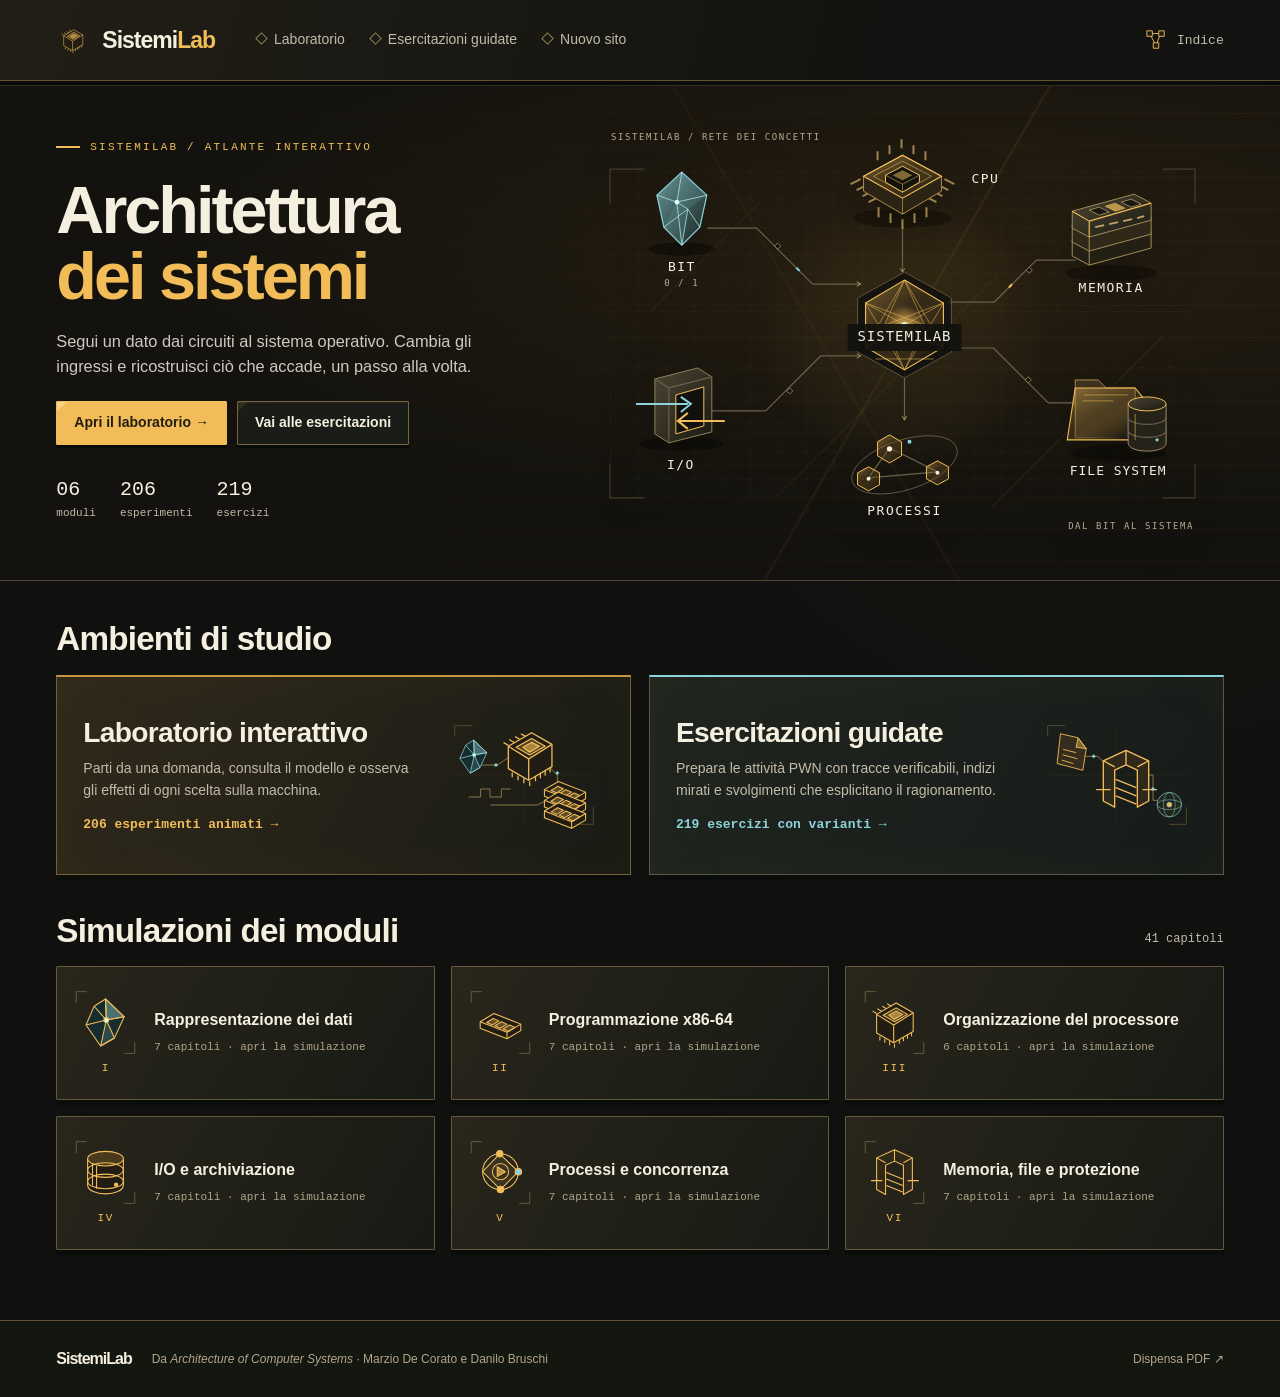
==== classico.html @ 3d1fde0c "pub" ====
<!doctype html>
<html lang="it">
<head>
  <meta charset="utf-8">
  <meta name="viewport" content="width=device-width,initial-scale=1">
  <meta name="theme-color" content="#10110f">
  <meta name="description" content="Laboratorio interattivo di architettura dei sistemi. Esplora circuiti, programmi e sistemi operativi con esperimenti e problemi svolti.">
  <title>SistemiLab · versione precedente</title>
  <link rel="icon" href="assets/icona.svg" type="image/svg+xml">
  <link rel="stylesheet" href="css/sito.css">
</head>
<body>
  <a class="skip" href="#principale" onclick="event.preventDefault();document.getElementById('principale').focus()">Vai al contenuto</a>
  <header class="top">
    <div class="bar">
      <a class="brand" href="#indice" aria-label="SistemiLab, pagina iniziale">
        <svg width="34" height="34" viewBox="0 0 80 80" aria-hidden="true"><g data-symbol="cpu" aria-hidden="true" transform="translate(8 8) scale(1)" style="color:#f2bd59"><path d="M10 22L34 8 55 20 55 43 31 57 10 45Z" fill="#211d14" fill-opacity="1" stroke="currentColor" stroke-width="1.3" stroke-linejoin="round"/><path d="M10 22L31 35 55 20M31 35V57" fill="none" fill-opacity="1" stroke="currentColor" stroke-width="1.3" stroke-linejoin="round"/><path d="M18 23L34 14 48 22 32 31Z" fill="#f2bd59" fill-opacity="0.25" stroke="currentColor" stroke-width="1.3" stroke-linejoin="round"/><path d="M25 23L34 18 42 22 32 28Z" fill="#f2bd59" fill-opacity="0.55" stroke="currentColor" stroke-width="1.3" stroke-linejoin="round"/><path d="M14 49v5M38 53v5M5 18l5 3" fill="none" fill-opacity="1" stroke="currentColor" stroke-width="1.3" stroke-linejoin="round"/><path d="M20 52v5M43 50v5M11 15l5 3" fill="none" fill-opacity="1" stroke="currentColor" stroke-width="1.3" stroke-linejoin="round"/><path d="M26 55v5M48 47v5M17 12l5 3" fill="none" fill-opacity="1" stroke="currentColor" stroke-width="1.3" stroke-linejoin="round"/><path d="M32 58v5M53 44v5M23 9l5 3" fill="none" fill-opacity="1" stroke="currentColor" stroke-width="1.3" stroke-linejoin="round"/></g></svg>
        <span>Sistemi<span class="accent">Lab</span></span>
      </a>
      <nav aria-label="Sezioni del sito"><a data-nav="laboratorio" href="#laboratorio">Laboratorio</a><a data-nav="esercitazioni" href="#esercitazioni">Esercitazioni guidate</a><a href="index.html">Nuovo sito</a></nav>
      <a href="#mappa" class="idx" data-nav="mappa"><svg viewBox="0 0 24 24" aria-hidden="true"><path d="M5 5L17 5 12 18 5 5" fill="none" stroke="currentColor"/><path d="M2 2h6v6H2zM15 2h6v6h-6zM9 15h6v6H9z" fill="#201d15" stroke="currentColor"/></svg> Indice</a>
    </div>
  </header>
  <main id="principale" tabindex="-1"></main>
  <footer><div class="foot"><span class="footbrand">SistemiLab</span><span>Da <i>Architecture of Computer Systems</i> · Marzio De Corato e Danilo Bruschi</span><a data-book href="materiali/dispensa.pdf" target="_blank" rel="noopener">Dispensa PDF ↗</a></div></footer>
  <noscript>Attiva JavaScript per usare le simulazioni e correggere gli esercizi.</noscript>
  <script src="js/modello.js"></script>
  <script src="js/assembly.js"></script>
  <script src="contenuti/lessico.js"></script>
  <script src="contenuti/teoria-01.js"></script>
  <script src="contenuti/teoria-02.js"></script>
  <script src="contenuti/teoria-03.js"></script>
  <script src="contenuti/teoria-04.js"></script>
  <script src="contenuti/teoria-05.js"></script>
  <script src="contenuti/teoria-06.js"></script>
  <!-- CATALOGHI -->
  <script src="contenuti/01-01.js"></script>
  <script src="contenuti/01-02.js"></script>
  <script src="contenuti/01-03.js"></script>
  <script src="contenuti/01-04.js"></script>
  <script src="contenuti/01-05.js"></script>
  <script src="contenuti/01-06.js"></script>
  <script src="contenuti/01-07.js"></script>
  <script src="contenuti/02-01.js"></script>
  <script src="contenuti/02-02.js"></script>
  <script src="contenuti/02-03.js"></script>
  <script src="contenuti/02-04.js"></script>
  <script src="contenuti/02-05.js"></script>
  <script src="contenuti/02-06.js"></script>
  <script src="contenuti/02-07.js"></script>
  <script src="contenuti/03-01.js"></script>
  <script src="contenuti/03-02.js"></script>
  <script src="contenuti/03-03.js"></script>
  <script src="contenuti/03-04.js"></script>
  <script src="contenuti/03-05.js"></script>
  <script src="contenuti/03-06.js"></script>
  <script src="contenuti/04-01.js"></script>
  <script src="contenuti/04-02.js"></script>
  <script src="contenuti/04-03.js"></script>
  <script src="contenuti/04-04.js"></script>
  <script src="contenuti/04-05.js"></script>
  <script src="contenuti/04-06.js"></script>
  <script src="contenuti/04-07.js"></script>
  <script src="contenuti/05-01.js"></script>
  <script src="contenuti/05-02.js"></script>
  <script src="contenuti/05-03.js"></script>
  <script src="contenuti/05-04.js"></script>
  <script src="contenuti/05-05.js"></script>
  <script src="contenuti/05-06.js"></script>
  <script src="contenuti/05-07.js"></script>
  <script src="contenuti/06-01.js"></script>
  <script src="contenuti/06-02.js"></script>
  <script src="contenuti/06-03.js"></script>
  <script src="contenuti/06-04.js"></script>
  <script src="contenuti/06-05.js"></script>
  <script src="contenuti/06-06.js"></script>
  <script src="contenuti/06-07.js"></script>
  <script src="contenuti/esercizi-06-03.js"></script>
  <script src="contenuti/atelier-01.js"></script>
  <script src="contenuti/atelier-02.js"></script>
  <script src="contenuti/atelier-03.js"></script>
  <script src="contenuti/atelier-04.js"></script>
  <script src="contenuti/atelier-05.js"></script>
  <script src="contenuti/atelier-06.js"></script>
  <script src="contenuti/obiettivi-prove.js"></script>
  <script src="contenuti/pagine.js"></script>
  <script src="js/base.js"></script>
  <script src="js/simboli.js"></script>
  <script src="js/animazione.js"></script>
  <script src="js/scene-01.js"></script>
  <script src="js/scene-02.js"></script>
  <script src="js/scene-03.js"></script>
  <script src="js/scene-04.js"></script>
  <script src="js/scene-05.js"></script>
  <script src="js/scene-06.js"></script>
  <script src="contenuti/percorsi.js"></script>
  <script src="js/casi-svolti.js"></script>
  <script src="js/ordine.js"></script>
  <script src="js/ricostruzioni.js"></script>
  <script src="js/prove-animate-01.js"></script>
  <script src="js/prove-animate-02.js"></script>
  <script src="js/prove-animate-03.js"></script>
  <script src="js/prove-animate-04.js"></script>
  <script src="js/prove-animate-05.js"></script>
  <script src="js/prove-animate-06.js"></script>
  <script src="js/quadri-esercizi.js"></script>
  <script src="js/laboratorio.js"></script>
  <script src="js/esercizi-63.js"></script>
  <script src="js/esperimenti.js"></script>
  <script src="js/esercitazioni.js"></script>
  <script src="js/avvio.js"></script>
</body>
</html>
---- css/sito.css ----
:root {
  --bg: #10110f;
  --panel: #1a1b16;
  --panel2: #24251e;
  --ink: #f4efdf;
  --muted: #c2bba9;
  --quiet: #b1a58a;
  --accent: #f2bd59;
  --accent2: #c7963c;
  --line: #4d4635;
  --amber: #8cd4da;
  color-scheme: dark;
  --mono: ui-monospace,"SFMono-Regular",Consolas,"Liberation Mono",monospace;
  --sans: "Segoe UI",Arial,sans-serif;
}

* {
  box-sizing: border-box;
}

html {
  scroll-behavior: smooth;
}

body {
  margin: 0;
  background: radial-gradient(ellipse at 90% 0,#53401a16,transparent 45%),var(--bg);
  color: var(--ink);
  font: 16px/1.6 var(--sans);
  min-width: 300px;
}

a {
  color: inherit;
  text-decoration: none;
}

a:hover {
  color: var(--accent);
}

button,input,select,textarea {
  font: inherit;
}

button,a,input,select,textarea,summary {
  touch-action: manipulation;
}

button {
  cursor: pointer;
}

button:disabled {
  cursor: default;
  opacity: .42;
}

button:focus-visible,a:focus-visible,select:focus-visible,input:focus-visible,textarea:focus-visible,summary:focus-visible {
  outline: 2px solid var(--amber);
  outline-offset: 4px;
}

.accent {
  color: var(--accent);
}

.amber {
  color: var(--amber);
}

.mono,code,kbd {
  font-family: var(--mono);
}

h1,h2,h3,p {
  margin: 0;
}

h1,h2,h3 {
  line-height: 1.1;
  letter-spacing: -.025em;
}

p {
  max-width: 76ch;
}

abbr {
  text-decoration: none;
}

.skip {
  position: absolute;
  left: 20px;
  top: -65px;
  padding: 8px 12px;
  background: var(--accent);
  color: #221a09;
  z-index: 10;
}

.skip:focus {
  top: 8px;
}

.bar,.wrap,.foot {
  max-width: 1300px;
  margin: 0 auto;
  padding-left: clamp(20px,4.4vw,68px);
  padding-right: clamp(20px,4.4vw,68px);
}

.top {
  border-bottom: 1px solid #665332;
  background: linear-gradient(105deg,#211e16,#121310 68%);
  position: relative;
  z-index: 2;
  box-shadow: 0 4px 0 #0b0c0a,0 5px 0 #312c20;
}

.bar {
  min-height: 80px;
  display: flex;
  align-items: center;
  gap: 42px;
}

.brand,.footbrand {
  display: inline-flex;
  align-items: center;
  gap: 12px;
  font-weight: 720;
  font-size: 23px;
  letter-spacing: -1px;
}

.brand svg {
  color: var(--accent);
}

.brand:hover {
  color: var(--ink);
}

nav {
  display: flex;
  align-items: center;
  gap: 26px;
  font-size: 14px;
  align-self: stretch;
}

nav a,.idx {
  color: var(--muted);
}

nav a.on,.idx.on {
  color: var(--accent);
}

.idx {
  margin-left: auto;
  display: flex;
  gap: 10px;
  align-items: center;
  font: 13px var(--mono);
}

.idx span {
  font-size: 19px;
}

#principale {
  min-height: 70vh;
  outline: 0;
}

.hero {
  position: relative;
  isolation: isolate;
  overflow: hidden;
  background: radial-gradient(ellipse at 75% 35%,#3c2b1280,transparent 60%),#13120e;
  border-bottom: 1px solid var(--line);
}

.hero:before {
  content: "";
  position: absolute;
  inset: 0;
  z-index: -1;
  background-image: linear-gradient(120deg,transparent 67%,#e6ac3920 67.1%,transparent 67.3%),linear-gradient(60deg,transparent 61%,#e6ac3914 61.1%,transparent 61.3%),linear-gradient(#ba903111 1px,transparent 1px);
  background-size: auto,auto,100% 32px;
  mask-image: linear-gradient(90deg,transparent,#000);
}

.hero-inner {
  position: relative;
  display: grid;
  grid-template-columns: .9fr 1.1fr;
  align-items: center;
  min-height: 460px;
  padding-top: 34px;
  padding-bottom: 35px;
}

.hero-copy {
  position: relative;
  z-index: 1;
}

.hero-kicker {
  font: 11px/1.6 var(--mono);
  letter-spacing: .2em;
  text-transform: uppercase;
  color: var(--accent);
  margin-bottom: 22px;
  display: flex;
  align-items: center;
  gap: 10px;
}

.hero-kicker:before {
  content: "";
  width: 24px;
  height: 2px;
  background: var(--accent);
}

.hero-stats {
  display: flex;
  gap: 24px;
  margin-top: 30px;
  color: var(--muted);
  font: 11px/1.5 var(--mono);
}

.hero-stats b {
  display: block;
  color: var(--ink);
  font-size: 20px;
  font-weight: 500;
}

.hero h1 {
  font-size: clamp(48px,5.2vw,74px);
  font-weight: 650;
  line-height: .99;
  letter-spacing: -.045em;
  margin: 0 0 19px;
}

.hero h1 span {
  display: block;
  color: var(--accent);
}

.hero p {
  color: #cecac1;
  font-size: clamp(15px,1.28vw,18px);
  line-height: 1.52;
  max-width: 450px;
}

.hero-art {
  width: 100%;
  max-height: 430px;
  object-fit: contain;
  filter: drop-shadow(0 12px 24px #0b090466);
}

.actions {
  display: flex;
  align-items: center;
  gap: 10px;
  flex-wrap: wrap;
  margin-top: 22px;
}

.btn {
  transition: background .18s,border-color .18s,color .18s;
  display: inline-flex;
  align-items: center;
  justify-content: center;
  gap: 10px;
  border: 1px solid #77633e;
  border-radius: 1px;
  background: linear-gradient(135deg,#a7823826 0 7px,transparent 7px),#29271d;
  color: var(--ink);
  font-size: 14px;
  font-weight: 640;
  min-height: 44px;
  padding: 10px 17px;
  line-height: 1.4;
  box-shadow: inset 0 1px #f4d79712,0 3px 0 #080a08;
}

.btn:hover {
  background: #3d3420;
  color: var(--ink);
  border-color: #8d7d5a;
}

.btn.primary {
  background: linear-gradient(135deg,#fff4ca66 0 7px,transparent 7px),var(--accent);
  border-color: var(--accent);
  color: #241e10;
}

.btn.primary:hover {
  background: #ffda85;
  color: #17130b;
  box-shadow: 0 0 20px #f2bd5920;
}

.btn.warm {
  background: var(--amber);
  color: #2c2112;
  border-color: var(--amber);
}

.btn.quiet {
  background-color: #1a1c17;
}

.textlink {
  display: inline-block;
  color: var(--accent);
  font-weight: 640;
  font-size: 14px;
}

.section {
  padding-top: 40px;
  padding-bottom: 34px;
}

.section+.section {
  padding-top: 4px;
}

.sechead {
  display: flex;
  align-items: baseline;
  justify-content: space-between;
  gap: 13px;
  margin-bottom: 17px;
}

.sechead h2 {
  font-size: clamp(25px,2.6vw,35px);
  font-weight: 620;
}

.sechead small,.small {
  font: 12px/1.55 var(--mono);
  color: var(--muted);
}

.paths {
  display: grid;
  grid-template-columns: 1fr 1fr;
  gap: 18px;
}

.pathcard {
  display: grid;
  grid-template-columns: minmax(0,1.5fr) minmax(100px,.7fr);
  gap: 18px;
  position: relative;
  overflow: hidden;
  border: 1px solid #75603a;
  border-top: 2px solid var(--accent2);
  background: linear-gradient(120deg,#30291b,#191b15);
  padding: 26px;
  align-items: center;
  min-height: 200px;
  transition: border-color .2s,background .2s;
  box-shadow: 0 6px 0 #0b0d0b,inset 0 0 50px #c9952a08;
}

.pathcard:hover {
  background: #322a18;
  color: var(--ink);
  border-color: var(--accent2);
}

.pathcard.warm {
  border-color: #57594a;
  border-top: 2px solid var(--amber);
  background: linear-gradient(120deg,#20251f,#171b19);
}

.pathcard.warm:hover {
  border-color: var(--amber);
}

.pathcard h3 {
  font-size: clamp(23px,2.2vw,31px);
  margin: 0 0 9px;
}

.pathcard p {
  font-size: 14px;
  color: var(--muted);
  line-height: 1.52;
}

.pathcard .go {
  margin-top: 16px;
  color: var(--accent);
  font: 600 13px var(--mono);
}

.pathcard.warm .go {
  color: var(--amber);
}

.pathcard img {
  width: 100%;
  max-height: 150px;
  object-fit: contain;
}

.mapgrid {
  display: grid;
  grid-template-columns: repeat(3,minmax(0,1fr));
  gap: 16px;
}

.partcard {
  position: relative;
  display: flex;
  align-items: center;
  gap: 16px;
  padding: 20px 16px;
  background: linear-gradient(120deg,#29261b,#171a14);
  border: 1px solid #65583d;
  border-radius: 1px;
  min-height: 134px;
  box-shadow: 0 5px 0 #0a0c0a;
  transition: background .18s,border-color .18s;
}

.partcard:hover {
  border-color: var(--accent);
  background: #302b1d;
  box-shadow: inset 3px 0 var(--accent),0 5px 0 #0a0c0a;
}

.partno {
  display: block;
  text-align: center;
  font: 11px/1.5 var(--mono);
  color: var(--accent);
  letter-spacing: .15em;
}

.partcard strong {
  font-weight: 610;
  display: block;
  font-size: 16px;
  line-height: 1.25;
}

.partcard small {
  display: block;
  margin-top: 9px;
  color: var(--quiet);
  font: 11px/1.6 var(--mono);
}

footer {
  margin-top: 36px;
  border-top: 1px solid #665332;
  background: #141610;
}

.foot {
  display: flex;
  gap: 20px;
  align-items: center;
  min-height: 76px;
  color: var(--quiet);
  font-size: 12px;
}

.footbrand {
  font-size: 16px;
  color: var(--ink);
}

.foot a {
  margin-left: auto;
}

.crumb {
  font: 12px/1.6 var(--mono);
  color: var(--quiet);
  padding: 28px 0 12px;
}

.crumb a {
  color: var(--muted);
}

.pagehead {
  position: relative;
  padding: 12px 0 28px;
  display: flex;
  align-items: center;
  gap: 30px;
  justify-content: space-between;
  border-bottom: 1px solid #75603a;
  margin-bottom: 28px;
}

.pagehead h1 {
  font-size: clamp(32px,3.6vw,51px);
  font-weight: 550;
  max-width: 940px;
  line-height: 1.14;
}

.pagehead p,.lede {
  margin-top: 12px;
  color: var(--muted);
  max-width: 76ch;
}

.layout {
  display: grid;
  grid-template-columns: 228px minmax(0,1fr);
  gap: 28px;
  align-items: start;
}

.side {
  border: 1px solid #574d35;
  padding: 15px 10px 10px;
  position: sticky;
  top: 18px;
  background: linear-gradient(140deg,#26251a,#171a14);
  box-shadow: 0 5px 0 #0b0d0a;
}

.side h2,.label {
  font: 600 11px/1.5 var(--mono);
  text-transform: uppercase;
  letter-spacing: 1.1px;
  color: var(--quiet);
}

.side h2 {
  margin: 0;
  font-size: 12px;
  color: var(--accent);
}

.side a {
  padding: 11px 9px;
  display: grid;
  grid-template-columns: auto 1fr;
  gap: 9px;
  font-size: 13px;
  color: var(--muted);
  border-left: 2px solid #4e4938;
  border-radius: 0;
  margin-left: 10px;
}

.side a.on {
  border-color: var(--accent);
  background: linear-gradient(90deg,#44351b,#24241b);
  color: var(--ink);
  box-shadow: inset 0 1px #f2bd5922,inset 0 -1px #f2bd5922;
}

.side .sid {
  font: 11px var(--mono);
  padding-top: 3px;
  color: var(--accent);
}

.side hr {
  border: 0;
  border-top: 1px solid var(--line);
  margin: 14px 2px;
}

.panel {
  position: relative;
  background: linear-gradient(125deg,#26251d22,transparent 42%),var(--panel);
  border: 1px solid #5b5037;
  border-radius: 1px;
  padding: clamp(18px,2vw,28px);
  margin-bottom: 22px;
  min-width: 0;
  box-shadow: 0 5px 0 #090c09,inset 0 1px #f6d0830d;
}

.panel:before {
  content: "";
  position: absolute;
  right: 0;
  top: 0;
  width: 22px;
  height: 22px;
  background: linear-gradient(45deg,transparent 47%,var(--accent2) 48%,var(--accent2) 51%,var(--bg) 52%);
  pointer-events: none;
}

.panel h2 {
  font-size: clamp(22px,2.3vw,30px);
  line-height: 1.25;
  margin: 0 0 16px;
  font-weight: 620;
  max-width: 95%;
}

.panel h3 {
  font-size: 19px;
  margin-bottom: 10px;
  letter-spacing: -.025em;
}

.panel p+p {
  margin-top: 9px;
}

.panel p,.prose {
  font-size: 15px;
}

.muted {
  color: var(--muted);
}

.panel .sub {
  margin: 3px 0 17px;
  color: var(--muted);
}

label {
  display: block;
  font-size: 13px;
  font-weight: 580;
  color: #d7d2c7;
}

label small {
  font-weight: 400;
  color: var(--quiet);
}

input,select,textarea {
  display: block;
  width: 100%;
  max-width: 100%;
  min-width: 0;
  margin-top: 7px;
  background: #10150f;
  color: var(--ink);
  border: 1px solid #776643;
  border-radius: 1px;
  padding: 11px 12px;
  font: 14px/1.4 var(--mono);
  box-shadow: inset 0 2px 4px #0006;
}

select {
  min-height: 39px;
}

.fields {
  display: grid;
  gap: 14px;
  grid-template-columns: repeat(auto-fit,minmax(132px,1fr));
  align-items: end;
}

.fields .btn {
  height: 39px;
  min-height: 39px;
}

.presets,.tabs {
  display: flex;
  gap: 7px;
  flex-wrap: wrap;
  align-items: center;
  margin-top: 15px;
}

.chip,.tab {
  font: 12px var(--mono);
  border: 1px solid #65583b;
  background: #24251d;
  color: var(--muted);
  padding: 10px 12px;
  border-radius: 1px;
  line-height: 1.4;
  min-height: 40px;
}

.chip:hover,.tab:hover,.tab.active {
  color: var(--accent);
  border-color: #7b7057;
}

.tab.active {
  background: #39311d;
  color: var(--accent);
  box-shadow: inset 0 -2px var(--accent);
}

.bitrow {
  display: flex;
  flex-wrap: wrap;
  gap: 1.5px;
  padding: 14px 0;
}

.bit {
  flex: 1;
  min-width: 6px;
  max-width: 26px;
  text-align: center;
  font: clamp(10px,1.1vw,15px)/2.2 var(--mono);
  background: #3f3621;
  color: var(--accent);
  border-bottom: 2px solid #bca779;
}

.bit:nth-child(4n) {
  margin-right: 3px;
}

.bit.off {
  background: #3a3124;
  color: var(--amber);
  border-color: #a88158;
}

.bitkey {
  display: flex;
  flex-wrap: wrap;
  gap: 15px;
  color: var(--muted);
  font: 12px/1.6 var(--mono);
}

.sw {
  display: inline-block;
  width: 8px;
  height: 8px;
  background: var(--accent);
  margin-right: 6px;
}

.sw.b {
  background: var(--amber);
}

.twocol {
  display: grid;
  grid-template-columns: 1fr 1fr;
  gap: 15px;
  margin-top: 16px;
}

.box {
  background: linear-gradient(140deg,#29281c,#181c14);
  border: 1px solid #655a3b;
  padding: 17px;
  border-radius: 1px;
  min-width: 0;
}

.box h3 {
  font-size: 16px;
}

.readout {
  color: var(--accent);
  font: 600 clamp(17px,2.5vw,28px)/1.35 var(--mono);
  overflow-wrap: anywhere;
}

.register {
  display: flex;
  justify-content: space-between;
  gap: 8px;
  align-items: baseline;
  padding: 6px 0;
  border-bottom: 1px solid #383122;
  font: 13px var(--mono);
}

.register b {
  color: var(--accent);
  overflow-wrap: anywhere;
}

.register:last-child {
  border-bottom: none;
}

.tablewrap {
  overflow-x: auto;
  border: 1px solid var(--line);
  background: #131710;
}

table {
  width: 100%;
  border-collapse: collapse;
  font: 12px/1.5 var(--mono);
  margin: 5px 0;
}

th,td {
  padding: 9px 10px;
  border-bottom: 1px solid var(--line);
  text-align: left;
}

th {
  font-size: 11px;
  letter-spacing: .04em;
  text-transform: uppercase;
  color: #d5c7a6;
  background: #28291d;
}

.current {
  background: #433a25;
  color: var(--accent);
}

.status {
  border: 1px solid #5b543b;
  border-left: 3px solid var(--accent2);
  padding: 16px 18px;
  background: #24271c;
  margin: 18px 0 5px;
  overflow-wrap: anywhere;
}

.status p {
  font-size: 14px;
  line-height: 1.58;
}

.status.warn {
  border-color: var(--amber);
  background: #29281b;
}

.status.error {
  border-color: var(--bad);
  background: #2a201a;
}

.error-msg {
  color: var(--bad);
  font-size: 13px;
  margin-top: 7px;
}

.error-msg:empty {
  display: none;
}

.stepper {
  display: flex;
  align-items: center;
  gap: 8px;
  flex-wrap: wrap;
  margin-top: 15px;
}

.stepper .count {
  font: 12px var(--mono);
  color: var(--muted);
  margin: 0 auto 0 0;
}

.codeview {
  font: 12px/1.7 var(--mono);
  background: #0e140f;
  margin: 14px 0;
  padding: 13px 0;
  overflow-x: auto;
  border: 1px solid #655438;
  border-radius: 1px;
  box-shadow: inset 0 3px 9px #0004;
}

.codeview div {
  white-space: pre;
  min-width: max-content;
  padding: 1px 10px;
  border-left: 2px solid transparent;
}

.codeview .active-line {
  color: var(--accent);
  background: #372f1d;
  border-color: var(--accent);
}

.codeview i {
  display: inline-block;
  width: 28px;
  font-size: 10px;
  color: var(--quiet);
  font-style: normal;
  user-select: none;
}

.rail {
  display: flex;
  flex-wrap: wrap;
  gap: 5px;
  margin: 12px 0 2px;
}

.rail span {
  font: 11px var(--mono);
  color: var(--quiet);
  border: 1px solid var(--line);
  padding: 6px 8px;
}

.rail .done {
  color: #d4cab4;
}

.rail .now {
  color: var(--accent);
  background: #3d3421;
  border-color: #9e8d68;
}

.searchbar {
  max-width: 540px;
  margin-bottom: 20px;
}

.mapsection {
  margin: 20px 0 28px;
  padding: 23px 25px 15px;
  border: 1px solid #5f543a;
  background: linear-gradient(120deg,#27271b,#171c14 75%);
  box-shadow: 0 5px 0 #090c09;
}

.mapsection>h2 {
  font-size: 24px;
  padding: 10px 0;
}

.chapterrow {
  display: flex;
  gap: 17px;
  align-items: center;
  padding: 17px 10px;
  border-bottom: 1px solid #474733;
  min-width: 0;
}

.chapterrow:hover {
  background: #2a2d1d;
}

.chapterrow .number {
  color: var(--accent);
  font: 12px var(--mono);
  min-width: 39px;
  flex: none;
  border: 1px solid #78613b;
  padding: 7px 5px;
  text-align: center;
  background: #222419;
}

.chapterrow .after {
  margin-left: auto;
  font: 11px/1.5 var(--mono);
  color: var(--quiet);
  white-space: nowrap;
  display: flex;
  align-items: center;
  gap: 16px;
}

.unitentry {
  border-top: 1px solid var(--line);
  padding: 15px 0;
}

.unitentry summary {
  cursor: pointer;
  font-weight: 600;
  line-height: 1.4;
}

.unitentry p {
  color: var(--muted);
  margin-top: 7px;
}

.unitentry b {
  color: var(--ink);
}

.layout .body {
  min-width: 0;
}

.fieldlist {
  display: grid;
  gap: 13px;
  grid-template-columns: repeat(2,minmax(0,1fr));
  margin: 19px 0;
}

.checkfield {
  min-width: 0;
}

.hintline {
  display: block;
  margin-top: 5px;
  font: 13px/1.5 var(--sans);
  color: var(--amber);
}

.checked {
  border-color: var(--accent2);
}

.wrong {
  border-color: var(--bad);
}

textarea.editor {
  min-height: 210px;
  resize: vertical;
  font-size: 13px;
  line-height: 1.65;
  tab-size: 4;
}

.solution {
  padding-left: 24px;
}

.solution li {
  margin: 12px 0;
  padding: 8px 0 12px 5px;
  border-bottom: 1px solid #484d35;
  font-size: 15px;
  line-height: 1.7;
}

.soltitle {
  color: var(--amber);
}

.toolrow {
  display: flex;
  flex-wrap: wrap;
  align-items: center;
  justify-content: space-between;
  gap: 12px;
  margin: 0 0 16px;
}

.toolrow a {
  font-size: 13px;
}

.examples {
  display: flex;
  flex-wrap: wrap;
  gap: 6px;
}

.examples a {
  padding: 6px 10px;
  border: 1px solid var(--line);
  border-radius: 2px;
  font: 12px var(--mono);
}

.examples a.on {
  color: var(--amber);
  border-color: #a68651;
}

.spaced {
  margin-top: 15px;
}

.quiet-note {
  color: var(--muted);
  font-size: 13px;
  line-height: 1.5;
  margin-top: 10px;
}

.grouplist {
  display: grid;
  grid-template-columns: repeat(auto-fit,minmax(160px,1fr));
  gap: 8px;
}

.grouplist a {
  border: 1px solid #606747;
  padding: 15px 12px;
  background: linear-gradient(135deg,#28331f,#1a2517);
  border-radius: 1px;
  font-size: 14px;
}

.grouplist a.on {
  color: var(--amber);
  border-color: #926e43;
}

.grouplist small {
  display: block;
  margin-top: 6px;
  color: var(--quiet);
  font: 11px var(--mono);
}

@media(max-width:850px) {
  .bar {
    gap: 24px;
  }

  .hero-inner {
    min-height: 340px;
  }

  .hero h1 {
    font-size: clamp(42px,6.6vw,60px);
  }

  .layout {
    grid-template-columns: 180px minmax(0,1fr);
    gap: 14px;
  }

  .side a {
    font-size: 12px;
  }

  .pathcard {
    grid-template-columns: 1fr;
    padding: 18px;
  }

  .pathcard img {
    position: absolute;
    width: 83px;
    right: 10px;
    bottom: 16px;
    opacity: .72;
  }

  .pathcard .go {
    padding-right: 70px;
  }

  .foot {
    gap: 12px;
  }

  .bit {
    min-width: 4px;
  }

  .twocol {
    grid-template-columns: 1fr;
  }

}

@media(max-width:640px) {
  .bar {
    height: 58px;
    gap: 14px;
    padding-left: 14px;
    padding-right: 14px;
  }

  .brand {
    font-size: 18px;
    gap: 6px;
  }

  .brand svg {
    width: 22px;
    height: 22px;
  }

  nav {
    gap: 11px;
    font-size: 12px;
  }

  .idx {
    font-size: 12px;
  }

  .idx span {
    display: none;
  }

  .hero-inner {
    display: flex;
    flex-direction: column;
    align-items: stretch;
    min-height: 0;
    padding-top: 31px;
    padding-bottom: 8px;
  }

  .hero h1 {
    font-size: clamp(42px,9vw,57px);
  }

  .hero h1 span {
    display: inline;
  }

  .hero h1 span:before {
    content: ' ';
  }

  .hero p {
    font-size: 15px;
  }

  .hero-art {
    height: auto;
    max-height: 290px;
    margin-top: 15px;
  }

  .hero .actions {
    margin-top: 13px;
  }

  .section {
    padding-top: 24px;
    padding-bottom: 24px;
  }

  .paths,.mapgrid {
    grid-template-columns: 1fr;
  }

  .pathcard {
    min-height: 130px;
    padding: 17px 104px 17px 15px;
  }

  .pathcard img {
    width: 83px;
    top: 33%;
    bottom: auto;
  }

  .pathcard .go {
    padding: 0;
  }

  .partcard {
    min-height: 60px;
    padding: 12px 14px;
  }

  .sechead {
    flex-wrap: wrap;
    gap: 4px;
  }

  .layout {
    display: block;
  }

  .side {
    position: static;
    border: 1px solid var(--line);
    padding: 10px;
    margin-bottom: 14px;
    border-radius: 2px;
    display: flex;
    gap: 5px;
    overflow-x: auto;
  }

  .side h2,.side hr {
    display: none;
  }

  .side a {
    display: block;
    white-space: nowrap;
    padding: 7px 9px;
    border: 0;
    border-bottom: 2px solid transparent;
    font-size: 12px;
  }

  .side a .sid {
    margin-right: 4px;
  }

  .crumb {
    padding-top: 15px;
    font-size: 11px;
  }

  .pagehead {
    display: block;
  }

  .fieldlist {
    grid-template-columns: 1fr;
  }

  .foot {
    align-items: flex-start;
    flex-wrap: wrap;
    padding-top: 16px;
    padding-bottom: 16px;
  }

  .foot span:nth-child(2) {
    order: 3;
    width: 100%;
  }

  .panel {
    padding: 14px;
  }

  .fields {
    grid-template-columns: repeat(2,minmax(0,1fr));
    gap: 9px;
  }

  .btn {
    min-height: 39px;
    font-size: 13px;
  }

  .chapterrow {
    gap: 8px;
    align-items: baseline;
  }

  .chapterrow .after {
    white-space: normal;
    text-align: right;
    min-width: 45px;
    max-width: 75px;
  }

  .bitrow {
    gap: 1px;
  }

  .bit {
    font-size: 10px;
  }

  .bit:nth-child(4n) {
    margin-right: 0;
  }

  .pagehead h1 {
    font-size: 35px;
  }

  .grouplist {
    grid-template-columns: 1fr 1fr;
  }

  .rail span {
    font-size: 10px;
  }

  .footbrand {
    font-size: 15px;
  }

}

@media(max-width:370px) {
  .bar {
    gap: 8px;
  }

  .brand {
    font-size: 16px;
  }

  nav {
    gap: 7px;
    font-size: 11.5px;
  }

  .idx {
    font-size: 11px;
  }

  .pathcard {
    padding-right: 14px;
  }

  .pathcard img {
    display: none;
  }

}

@media(prefers-reduced-motion:reduce) {
  html {
    scroll-behavior: auto;
  }

  * {
    animation: none!important;
    transition: none!important;
  }

}

.mobile-units {
  display: none;
}

@media(max-width:640px) {
  .side {
    display: none;
  }

  .mobile-units {
    display: block;
    margin-bottom: 16px;
  }

  .mobile-units select {
    font-family: var(--sans);
  }

}

/* Catalogo, lettura del modello e confronto delle tracce. */

.catalogfilter {
  display: grid;
  grid-template-columns: 1.5fr 1fr;
  max-width: 100%;
  gap: 20px;
  padding: 20px 24px;
  margin: 0 0 28px;
  border: 1px solid #665737;
  background: #25271b;
}

.searchhit {
  display: block;
  padding: 6px 12px 7px 55px;
  font-size: 14px;
  color: var(--muted);
}

.searchhit:hover,.unitpair>a:first-child:hover {
  background: #2b2517;
}

.chapter-actions {
  margin-bottom: 22px;
  justify-content: flex-start;
}

.unitpair {
  display: flex;
  align-items: center;
  gap: 14px;
  border-top: 1px solid var(--line);
  padding: 15px 0;
}

.unitpair>a:first-child {
  flex: 1;
  padding: 6px 3px;
  line-height: 1.65;
}

.unitpair .mono {
  font-size: 12px;
  margin-right: 9px;
  display: inline-block;
  border: 1px solid #78613b;
  padding: 2px 7px;
  background: #24251b;
}

.book {
  font: 12px/1.5 var(--mono);
  color: #d7caac;
}

.book:hover {
  text-decoration: underline;
}

.theory {
  border-left: 3px solid #b59b64;
  background: linear-gradient(110deg,#25261c,#1b2018 78%);
}

.theory .toolrow h2 {
  font: 600 13px/1.6 var(--mono);
  letter-spacing: .045em;
  text-transform: uppercase;
  color: var(--accent);
  margin: 0;
}

.theory .lezione {
  max-width: 72ch;
}

.theory .lezione p {
  margin: 1em 0 0;
  font-size: 1.04rem;
  line-height: 1.72;
  overflow-wrap: break-word;
}

.theory .lessico {
  max-width: 72ch;
  margin-top: 1.15rem;
}

.lessico summary {
  width: fit-content;
  cursor: pointer;
  color: var(--accent);
  font-weight: 600;
}

.lessico dl {
  margin: .7rem 0 0;
  padding: 0 0 0 .9rem;
  border-left: 1px solid var(--line);
}

.lessico dt {
  margin: .7rem 0 .15rem;
  font-weight: 650;
}

.lessico dd {
  margin: 0;
  line-height: 1.58;
}

.azioni-teoria {
  display: flex;
  align-items: center;
  flex-wrap: wrap;
  gap: 8px 14px;
}

#inizio-attivita {
  scroll-margin-top: 85px;
}

.exp-controls {
  margin-top: 18px;
  grid-template-columns: repeat(auto-fit,minmax(min(100%,190px),1fr));
}

#riscontro:not(:empty),#esito-locale:not(:empty) {
  margin-top: 13px;
}

.trace-panel {
  background: linear-gradient(150deg,#262a1d,#171e15 72%);
  border-color: #8c713c;
}

.trace-panel .toolrow>h2 {
  margin: 0;
}

.trace-rail {
  display: flex;
  flex-wrap: wrap;
  align-items: stretch;
  gap: 8px;
  margin: 24px 0 18px;
  padding: 13px;
  border: 1px solid #4d543b;
  background: #141a12;
}

.trace-stop {
  display: flex;
  align-items: center;
  gap: 9px;
  padding: 9px 12px;
  background: #20271b;
  color: #c7c0b2;
  border: 1px solid #596144;
  border-radius: 1px;
  font: 12px/1.4 var(--sans);
  text-align: left;
  min-height: 44px;
}

.trace-stop span {
  font: 11px var(--mono);
  color: var(--quiet);
  border: 1px solid #6d6a48;
  display: grid;
  place-items: center;
  min-width: 24px;
  height: 24px;
}

.trace-stop:hover,.trace-stop.active {
  border-color: #d2ac61;
  background: #37331e;
  color: var(--accent);
}

.trace-stop.active span {
  color: var(--accent);
}

.stage {
  padding: 22px;
  border: 1px solid #6b6543;
  border-radius: 1px;
  background: linear-gradient(135deg,#252e1d,#171f15);
}

.stage p {
  color: #dfdbd2;
}

.state-head h3 {
  font-size: clamp(21px,2.4vw,30px);
  margin: 5px 0 10px;
}

.state-cells {
  display: grid;
  grid-template-columns: repeat(auto-fit,minmax(min(100%,145px),1fr));
  gap: 9px;
  margin: 16px 0 0;
}

.state-cells>div {
  min-width: 0;
  padding: 14px;
  border: 1px solid #595b3c;
  border-top: 2px solid #9f8754;
  background: linear-gradient(135deg,#2b321f,#1b2418);
  border-radius: 1px;
  box-shadow: 0 3px 0 #0c140b;
}

.state-cells dt {
  font: 12px/1.45 var(--sans);
  color: #c6c2b8;
}

.state-cells dd {
  margin: 4px 0 0;
  font: 600 clamp(15px,1.3vw,21px)/1.45 var(--mono);
  color: var(--accent);
  overflow-wrap: anywhere;
  white-space: pre-wrap;
}

.state-cells .changed {
  border-top-color: var(--amber);
}

.state-cells small {
  display: block;
  color: var(--amber);
  margin-top: 4px;
  font-size: 12px;
  overflow-wrap: anywhere;
}

.compare {
  border-top: 1px solid var(--line);
  margin-top: 18px;
  padding-top: 16px;
}

.worked {
  padding: 15px 0;
}

.worked+.worked {
  border-top: 1px dashed var(--line);
}

.prompt {
  white-space: pre-wrap;
}

.body,.chapterrow>span:nth-child(2) {
  min-width: 0;
}

.panel code,.unitentry p,.stage p,.chapterrow,.solution li {
  overflow-wrap: anywhere;
}

@media(max-width:640px) {
  .catalogfilter {
    grid-template-columns: 1fr;
  }

  .searchhit {
    padding-left: 24px;
  }

  .chapter-actions {
    align-items: flex-start;
  }

  .exp-controls {
    grid-template-columns: 1fr;
  }

  .stage {
    padding: 13px;
  }

  .theory .lezione p {
    font-size: 1rem;
  }

  .trace-rail {
    gap: 4px;
  }

  .trace-stop {
    padding: 6px 8px;
  }

  .theory .toolrow {
    align-items: baseline;
  }

}

.diagram {
  margin: 18px 0 8px;
  padding: 14px 0 4px;
  border-top: 1px solid var(--line);
}

.diagram figcaption {
  font: 600 13px var(--mono);
  color: var(--ink);
  margin-bottom: 12px;
}

.diagram p {
  font-size: 13px;
  color: var(--muted);
  margin-top: 9px;
}

.diagram-band {
  display: flex;
  flex-wrap: wrap;
  gap: 5px;
  align-items: center;
}

.diagram-cell,.add-cell {
  display: flex;
  flex-direction: column;
  align-items: center;
  justify-content: center;
  min-width: 48px;
  border: 1px solid #564d39;
  border-radius: 2px;
  background: #241e10;
  padding: 5px 8px;
}

.diagram-cell b,.add-cell b {
  font-family: var(--mono);
  font-size: 18px;
  color: #e0dbd1;
}

.diagram-cell small,.add-cell small,.add-cell span {
  font: 11px var(--mono);
  color: #c0b9ab;
}

.diagram-cell.active,.add-cell.active {
  border-color: var(--amber);
  background: #28271a;
}

.diagram-cell.active b,.add-cell.active b {
  color: var(--amber);
}

.add-cell {
  gap: 4px;
}

.add-cell b {
  font-size: 14px;
}

.wire {
  color: var(--accent2);
}

.cache-figure {
  display: flex;
  align-items: center;
  gap: 18px;
  flex-wrap: wrap;
}

.dot-grid {
  display: grid;
  grid-template-columns: repeat(20,7px);
  gap: 3px;
}

.dot-grid i,.dot-key i {
  display: inline-block;
  width: 7px;
  height: 7px;
  border-radius: 2px;
  background: var(--accent2);
}

.dot-grid i.miss,.dot-key i.miss {
  background: var(--amber);
}

.dot-key {
  display: grid;
  gap: 5px;
  font: 12px var(--mono);
}

.dot-key i {
  margin-right: 6px;
}

.gantt {
  display: flex;
  min-height: 51px;
  overflow-x: auto;
  gap: 1px;
}

.gantt-slot {
  display: flex;
  flex-flow: column;
  align-items: center;
  justify-content: center;
  text-align: center;
  flex-basis: 0;
  min-width: 12px;
  background: #4a3d21;
  font: 12px var(--mono);
  color: #eee0c1;
  border-bottom: 2px solid transparent;
}

.slot-B {
  background: #1f4143;
  color: #ecddbb;
}

.slot-C {
  background: #3a3624;
  color: #ebd6a6;
}

.slot-Δ {
  background: repeating-linear-gradient(130deg,#232019,#232019 3px,#3a362c 3px,#3a362c 5px);
  color: #c4c0b8;
}

.gantt-slot small {
  font-size: 10px;
}

.current-slot {
  border-bottom-color: var(--amber);
}

@media(max-width:500px) {
  .diagram-band {
    gap: 4px;
  }

  .diagram-cell {
    min-width: 37px;
    padding: 4px 5px;
  }

  .diagram-cell small {
    font-size: 10px;
  }

  .dot-grid {
    grid-template-columns: repeat(20,6px);
    gap: 3px;
  }

}

.provided-code {
  margin: 20px 0 14px;
}

.provided-code h3 {
  font-size: 16px;
}

/* Tavole animate. Etichette, contorni e valori conservano significato a movimento ridotto. */

.scene-viewport {
  margin: 14px 0;
  overflow-x: auto;
  background-color: #131a12;
  border: 1px solid #74643e;
  border-radius: 1px;
  box-shadow: inset 0 0 40px #0005;
  background-image: radial-gradient(ellipse at 50% 55%,#44321a35,transparent 75%),radial-gradient(#8c77502b .7px,transparent .8px);
  background-size: auto,16px 16px;
}

.scene-svg {
  width: 100%;
  height: auto;
  display: block;
  max-height: 340px;
  min-width: 515px;
  color: #ebe4d5;
  fill: currentColor;
  font: 15px system-ui,sans-serif;
}

.scene-svg text {
  stroke: none;
  letter-spacing: 0;
}

.scene-svg text:not([fill]) {
  fill: #e7e1d4;
}

.scene-svg .label {
  font: 15px system-ui,sans-serif;
  fill: #ede9df;
}

.scene-svg .small {
  font: 12px ui-monospace,monospace;
  fill: #c9c0ab;
}

.scene-svg .value {
  font: 600 18px ui-monospace,monospace;
  fill: #f5f1e9;
}

.scene-svg .title {
  font: 600 18px system-ui,sans-serif;
}

.scene-svg .accent {
  fill: #ecdcb7;
}

.scene-svg .muted {
  fill: #b2aca0;
}

.scene-svg .cell {
  fill: #272010;
  stroke: #6e6246;
  stroke-width: 1.3;
}

.scene-svg .active:not(text) {
  fill: #193031;
  stroke: #8cd4da;
  stroke-width: 1.7;
}

.scene-svg .hot:not(text) {
  fill: #41321b;
  stroke: #f2bd59;
  stroke-width: 2;
}

.scene-svg .off:not(text) {
  fill: #201c14;
  stroke: #4d4638;
}

.scene-svg .danger:not(text) {
  fill: #472b25;
  stroke: #faa795;
}

.scene-svg text.hot {
  fill: #ffe0a5;
}

.scene-svg text.active {
  fill: #aee6e9;
}

.scene-svg text.danger {
  fill: #ffc0a8;
}

.scene-svg .wire {
  fill: none;
  stroke: #948972;
  stroke-width: 1.6;
  stroke-linecap: round;
  stroke-linejoin: round;
}

.scene-svg .wire.live {
  stroke: #f2c77d;
  stroke-width: 2.6;
}

.scene-svg .wire.dim {
  stroke: #5c533f;
}

.scene-svg .pin {
  fill: #e7d6b1;
}

.scene-svg .pulse {
  fill: #ffe0a5;
  stroke: #1b1810;
  stroke-width: 1;
}

.film-tools,.film-navigation {
  display: flex;
  align-items: center;
  flex-wrap: wrap;
  gap: 10px;
  padding: 13px;
  background: #20281a;
  border: 1px solid #575b3b;
  margin-block: 12px;
}

.film-tools label {
  display: inline-flex;
  align-items: center;
  gap: 5px;
  font-size: .8rem;
  color: var(--muted);
}

.film-tools select {
  width: auto;
  padding: 5px;
}

.scene-prediction {
  display: flex;
  gap: 14px;
  align-items: flex-end;
  flex-wrap: wrap;
  margin: 15px 0;
}

.scene-prediction label {
  flex: 1 1 220px;
  max-width: 480px;
}

.scene-prediction span[data-guess-result] {
  flex: 1 1 150px;
  color: var(--accent);
  font-size: .9rem;
}

.replay {
  margin: 19px 0;
  padding: 19px;
  border: 1px solid #7c6a3f;
  background: linear-gradient(135deg,#292e1f,#192115);
  border-radius: 1px;
}

.replay .toolrow {
  gap: 10px;
}

.replay h3 {
  margin: 6px 0;
}

.replay .status {
  margin: 10px 0;
}

.replay .replay-text {
  margin: 8px 0 12px;
  white-space: pre-wrap;
}

.replay[hidden] {
  display: none;
}

.replay-nav {
  margin-top: 8px;
}

.replay .scene-viewport {
  margin: 10px 0;
}

.replay small {
  color: var(--muted);
}

.chapter-intro {
  margin: 1rem 0 1.5rem;
}

@media(max-width:600px) {
  .scene-svg {
    min-width: 505px;
  }

  .scene-prediction {
    display: block;
  }

  .scene-prediction label {
    max-width: none;
  }

  .scene-prediction span[data-guess-result]:not(:empty) {
    display: block;
    margin-top: 9px;
  }

  .film-tools {
    gap: 6px;
  }

  .replay {
    padding: 10px;
  }

}

@media(prefers-reduced-motion:reduce) {
  .scene-svg * {
    animation: none!important;
    transition: none!important;
  }

  .scene-svg .pulse {
    display: none;
  }

}

.scene-zoom {
  display: none;
}

.scene-viewport.zoom .scene-svg {
  min-width: 720px;
}

@media(max-width:700px) {
  .scene-frame {
    margin-top: 10px;
  }

  .scene-zoom {
    display: inline-block;
  }

  .scene-viewport {
    margin-top: 5px;
  }

  .scene-svg {
    min-width: 0;
  }

  .scene-viewport.zoom .scene-svg {
    min-width: 640px;
    max-height: none;
  }

}

.principio-prova {
  margin: 14px 0 10px;
  padding-left: 12px;
  border-left: 2px solid var(--accent2);
  line-height: 1.55;
}

.principio-prova strong {
  color: var(--accent);
}

.altri-esercizi>summary {
  cursor: pointer;
  font-weight: 600;
}

.altri-esercizi[open]>summary {
  margin-bottom: 12px;
}

.scheda-prova {
  padding: 18px;
  margin: 15px 0;
  border: 1px solid #565d40;
  background: linear-gradient(120deg,#262e1e,#1b2317);
  box-shadow: 0 4px 0 #0d150c;
}

.scheda-prova .chapterrow {
  padding: .25rem 0;
  border: 0;
}

.scheda-prova .chapterrow h3 {
  margin: 0;
  font-size: 1rem;
  color: var(--ink);
}

.scelte-traccia {
  margin: .5rem 0 0;
  padding: 0;
  list-style: none;
  display: grid;
  grid-template-columns: repeat(2,minmax(0,1fr));
  gap: .4rem 1.1rem;
}

.scelte-traccia a {
  display: block;
  padding: 11px 12px;
  color: var(--amber);
  border: 1px solid #536754;
  background: #19281e;
  text-underline-offset: 3px;
  font-size: .93rem;
  line-height: 1.55;
}

@media(max-width:650px) {
  .scelte-traccia {
    grid-template-columns: 1fr;
  }

  .scheda-prova .chapterrow {
    grid-template-columns: auto 1fr auto;
  }

}

.ordine {
  margin: .4rem 0;
  min-width: 0;
  width: min(100%,36rem);
  padding: .7rem;
  border: 1px solid var(--line);
  border-radius: 2px;
}

.ordine legend {
  padding: 0 .35rem;
  font-weight: 650;
}

.ordine .quiet-note {
  margin: 0 0 .55rem;
}

.ordine ol {
  margin: .3rem 0 .5rem;
  padding-left: 1.8rem;
}

.ordine li {
  padding: .25rem .3rem;
  border-bottom: 1px solid var(--line);
}

.ordine li::marker {
  color: var(--accent);
}

.ordine li>span:first-child {
  vertical-align: middle;
}

.ordine .frecce {
  display: inline-flex;
  gap: .25rem;
  margin-left: .65rem;
  vertical-align: middle;
}

.ordine button {
  min-width: 2.25rem;
  min-height: 2.25rem;
  border: 1px solid var(--line);
  border-radius: 2px;
  background: var(--panel);
  color: var(--accent);
  cursor: pointer;
}

.ordine button:disabled {
  opacity: .4;
  cursor: default;
}

.ordine:has(.wrong) {
  border-color: #efa88c;
}

.ordine:has(.checked) {
  border-color: var(--accent);
}

.obiettivo-traccia {
  max-width: 68ch;
  text-transform: none;
  letter-spacing: .01em;
  line-height: 1.5;
}

/* Raccordo narrativo tra principio teorico e operazioni dell’esperimento. */
.introduzione-attivita {
  max-width: 76ch;
  margin: 0 0 1.5rem;
}
.introduzione-attivita p {
  font-size: 1.02rem;
  line-height: 1.75;
  overflow-wrap: break-word;
}
.introduzione-attivita p + p {
  margin-top: 1rem;
}
.introduzione-attivita[hidden] {
  display: none;
}

/* Percorso didattico: obiettivo, teoria, confronto e lettura del risultato. */

.scopo-guida {
  padding: 0 0 1.4rem;
  margin-bottom: 1.4rem;
  border-bottom: 1px solid #76643f;
}

.scopo-guida p {
  max-width: 72ch;
  font-size: 1.08rem;
  line-height: 1.65;
  margin: .55rem 0 0;
}

.casi-guida {
  display: grid;
  grid-template-columns: repeat(2,minmax(0,1fr));
  gap: 14px;
  margin: 1.3rem 0;
}

.caso-guida {
  border: 1px solid #777047;
  border-radius: 1px;
  padding: 20px;
  background: linear-gradient(140deg,#313724,#212b1b);
  display: flex;
  flex-direction: column;
  align-items: flex-start;
  gap: 10px;
  box-shadow: 0 4px 0 #10180d;
}

.caso-guida h3 {
  margin: 0 0 .5rem;
  line-height: 1.4;
  font-size: 1.1rem;
  flex: 1;
}

.caso-guida.selected {
  border-color: var(--accent);
  box-shadow: inset 3px 0 var(--accent),0 4px 0 #10180d;
  background: linear-gradient(140deg,#403c23,#292e1b);
}

.caso-guida .btn {
  white-space: normal;
  text-align: left;
}

.procedura-guida {
  margin: 1.4rem 0;
  padding: 1.2rem 1.3rem;
  background: #151d12;
  border: 1px solid #4a5335;
  border-left: 2px solid var(--accent2);
  border-radius: 1px;
}

.procedura-guida h3 {
  margin-top: 0;
}

.passi-guida {
  padding-left: 1.35rem;
  margin-bottom: 0;
  max-width: 76ch;
}

.passi-guida li {
  padding-left: .35rem;
  margin: .7rem 0;
  line-height: 1.65;
}

.passi-guida li::marker {
  color: var(--accent);
  font-family: var(--mono);
  font-weight: 600;
}

.control-field {
  min-width: 0;
}

.control-help {
  font-size: .88rem;
  font-weight: 400;
  color: var(--muted);
  line-height: 1.55;
  margin: .45rem 0 .1rem;
  overflow-wrap: anywhere;
}

.lettura-figura {
  margin: 1.25rem 0;
  padding: 1.1rem 1.3rem;
  border: 1px solid #5b6442;
  border-left: 2px solid #a98e55;
  border-radius: 1px;
  max-width: 80ch;
  background: #1b2416;
}

.lettura-figura h3 {
  font-size: 1rem;
  margin: 0 0 .5rem;
  color: var(--accent);
}

.lettura-figura p {
  line-height: 1.65;
  margin: 0;
}

.uso-simulazione {
  max-width: 76ch;
  line-height: 1.65;
  color: var(--muted);
}

.esito-guida {
  border-top: 2px solid var(--amber);
  background: linear-gradient(130deg,#202c22,#19221b);
}

.esito-guida p {
  line-height: 1.7;
  max-width: 76ch;
  overflow-wrap: anywhere;
}

.esito-guida h3 {
  font-size: 1.02rem;
  color: var(--accent);
  margin-top: 1.4rem;
}

.esito-guida .state-cells {
  margin: 1rem 0;
}

@media(max-width:650px) {
  .casi-guida {
    grid-template-columns: 1fr;
  }

  .procedura-guida {
    padding: 1rem .8rem;
  }

  .caso-guida {
    padding: 14px;
  }

  .lettura-figura {
    padding: 1rem .8rem;
  }

}

.teoria-riferimento > summary {
  cursor: pointer;
  padding: 1rem;
  color: var(--accent);
}

.teoria-riferimento > summary[hidden] {
  display: none;
}

.procedura-attiva {
  margin-block: 1rem;
  line-height: 1.7;
}

.film-help {
  flex-basis: 100%;
  font-size: .82rem;
  line-height: 1.55;
  color: var(--muted);
  max-width: 70ch;
}

.prediction-help {
  font-size: .88rem;
  line-height: 1.6;
  color: var(--muted);
  margin: 0 0 1.2rem;
}

/* Vocabolario dei componenti, condiviso dalle figure e dalle legende. */

.symbol-key {
  margin: 12px 0 18px;
  border: 1px solid #556342;
  background: #182316;
  padding: 12px 15px;
}

.symbol-key summary {
  font: 12px var(--mono);
  cursor: pointer;
  color: var(--accent);
  width: fit-content;
}

.symbol-list {
  display: grid;
  grid-template-columns: repeat(auto-fit,minmax(230px,1fr));
  gap: 16px;
  margin: 16px 0;
}

.symbol-list>div {
  display: flex;
  align-items: center;
  gap: 14px;
}

.symbol-list svg {
  width: 52px;
  height: 52px;
  flex: none;
}

.symbol-list p,.symbol-state {
  font-size: 13px!important;
  color: var(--muted);
  line-height: 1.6;
}

.symbol-list strong {
  color: var(--ink);
  font-weight: 600;
}

.symbol-state {
  max-width: 80ch;
}

.node-volume {
  isolation: isolate;
}

@media(max-width:500px) {
  .symbol-list {
    grid-template-columns: 1fr;
  }

}

/* Simboli e orientamento nelle pagine. */

.ui-symbol {
  display: block;
  width: 64px;
  height: 64px;
  flex: none;
}

.module-mark {
  flex: none;
  width: 65px;
}

.module-mark .ui-symbol {
  width: 65px;
  height: 65px;
  margin-bottom: 5px;
}

.part-copy {
  min-width: 0;
}

.pagehead-copy {
  min-width: 0;
  flex: 1;
}

.page-kicker {
  font: 11px/1.6 var(--mono);
  letter-spacing: .12em;
  text-transform: uppercase;
  color: var(--accent);
  margin: 0 0 14px;
  display: flex;
  align-items: center;
  gap: 12px;
}

.page-kicker:before {
  content: "";
  width: 18px;
  height: 1px;
  background: var(--accent);
  flex: none;
}

.page-emblem {
  flex: none;
  padding: 8px;
  border-left: 1px solid #685a38;
  background: radial-gradient(ellipse,#72541b22,transparent 70%);
}

.page-emblem .ui-symbol {
  width: 108px;
  height: 108px;
}

.module-heading {
  display: flex;
  align-items: center;
  gap: 18px;
  margin: 0 0 20px;
}

.module-heading h2 {
  font-size: clamp(22px,2.4vw,30px);
  line-height: 1.2;
  margin-top: 6px;
  font-weight: 550;
}

.mapsection>.textlink {
  display: block;
  border-bottom: 1px solid #665736;
  padding: 0 0 17px;
  margin-bottom: 5px;
}

.route-arrow {
  color: var(--accent);
  font-size: 20px;
}

.side-heading {
  display: flex;
  align-items: center;
  gap: 12px;
  padding: 0 5px 16px;
  margin-bottom: 7px;
  border-bottom: 1px solid #665736;
}

.side-heading .ui-symbol {
  width: 44px;
  height: 44px;
}

nav a {
  position: relative;
  display: flex;
  align-items: center;
  gap: 8px;
  border-bottom: 2px solid transparent;
}

nav a.on {
  border-bottom-color: var(--accent);
}

nav a:before {
  content: "";
  width: 7px;
  height: 7px;
  border: 1px solid #948053;
  transform: rotate(45deg);
}

nav a.on:before {
  background: var(--accent);
  border-color: var(--accent);
  box-shadow: 0 0 9px #f2bd5933;
}

.idx svg {
  width: 22px;
  height: 22px;
  color: var(--accent);
}

.chapterrow:last-child {
  border-bottom: 0;
}

.unit-catalogue {
  padding-top: 24px;
}

.controls-panel {
  border-top: 2px solid var(--accent);
}

.exercise-panel {
  border-top: 2px solid var(--amber);
}

.controls-panel>h2,.exercise-panel .obiettivo-traccia {
  color: #f8d58e;
}

.checkfield {
  padding: 13px;
  background: #172116;
  border: 1px solid #4d593d;
}

.checkfield:has(.checked) {
  border-color: var(--amber);
}

.checkfield:has(.wrong) {
  border-color: var(--bad);
}

.trace-stop.active {
  box-shadow: inset 0 -2px var(--accent);
}

.trace-stop.active span {
  background: var(--accent);
  color: #201b10;
  border-color: var(--accent);
}

.scene-frame {
  position: relative;
  padding-top: 6px;
}

.scene-frame:before {
  content: "";
  display: block;
  width: 90px;
  height: 3px;
  background: linear-gradient(90deg,var(--accent) 0 55%,transparent 55% 60%,#665a37 60%);
}

.unitentry summary {
  padding-block: 8px;
}

.unitentry[open]>summary {
  color: var(--accent);
}

.solution li::marker {
  color: var(--amber);
  font: 600 14px var(--mono);
}

.symbol-key[open] summary {
  padding-bottom: 6px;
}

@media(max-width:850px) {
  .bar {
    gap: 22px;
  }

  .page-emblem .ui-symbol {
    width: 82px;
    height: 82px;
  }

  .mapgrid {
    grid-template-columns: repeat(2,minmax(0,1fr));
  }

  .partcard {
    padding: 16px;
  }

  .pathcard img {
    width: 100px;
    height: 100px;
    right: 12px;
    bottom: 16px;
    opacity: .8;
  }

}

@media(max-width:640px) {
  .bar {
    display: grid;
    grid-template-columns: 1fr auto;
    gap: 0 14px;
    min-height: 94px;
    padding-block: 8px 0;
    height: auto;
  }

  .brand {
    align-self: center;
    font-size: 21px;
  }

  .brand svg {
    width: 29px;
    height: 29px;
  }

  nav {
    grid-row: 2;
    grid-column: 1 / -1;
    gap: 24px;
    font-size: 13px;
    min-height: 43px;
  }

  .idx {
    grid-row: 1;
    grid-column: 2;
    min-height: 40px;
    font-size: 12px;
  }

  .idx span {
    display: inline;
  }

  .pagehead {
    display: flex;
    align-items: flex-start;
    gap: 14px;
    margin-bottom: 22px;
    padding-bottom: 21px;
  }

  .pagehead h1 {
    font-size: clamp(29px,7.4vw,38px);
  }

  .page-kicker {
    font-size: 10px;
    letter-spacing: .07em;
    margin-bottom: 11px;
    display: block;
  }

  .page-kicker:before {
    display: none;
  }

  .page-emblem {
    padding: 0;
    border: 0;
    margin-top: 29px;
  }

  .page-emblem .ui-symbol {
    width: 52px;
    height: 52px;
  }

  .mapgrid {
    grid-template-columns: 1fr;
  }

  .partcard {
    min-height: 108px;
    padding: 15px 18px;
    gap: 20px;
  }

  .module-mark,.module-mark .ui-symbol {
    width: 56px;
  }

  .module-mark .ui-symbol {
    height: 56px;
  }

  .mapsection {
    padding: 18px 14px 10px;
    margin: 16px 0 22px;
  }

  .module-heading {
    gap: 14px;
  }

  .module-heading .ui-symbol {
    width: 50px;
    height: 50px;
  }

  .catalogfilter {
    padding: 16px;
    gap: 13px;
    margin-bottom: 22px;
  }

  .chapterrow {
    padding: 15px 0;
    gap: 10px;
    align-items: center;
  }

  .chapterrow .number {
    min-width: 35px;
    padding: 6px 3px;
    font-size: 11px;
  }

  .chapterrow .after {
    white-space: normal;
    max-width: 62px;
    min-width: 45px;
    text-align: right;
    display: block;
  }

  .route-arrow {
    display: block;
    font-size: 16px;
    line-height: 1;
  }

  .unitpair {
    align-items: flex-start;
    gap: 10px;
    padding: 12px 0;
  }

  .unitpair .book {
    padding-top: 9px;
  }

  .mobile-units {
    padding: 14px;
    border: 1px solid #6b603f;
    background: #252c1c;
  }

  .panel {
    padding: 18px 15px;
  }

  .panel h2 {
    font-size: 23px;
    max-width: 96%;
  }

  .trace-rail {
    padding: 9px;
    gap: 6px;
  }

  .trace-stop {
    padding: 8px;
    min-height: 44px;
  }

  .film-tools,.film-navigation {
    padding: 10px;
    gap: 9px;
  }

  .scheda-prova {
    padding: 14px;
  }

  .scelte-traccia a {
    padding: 11px;
  }

  .state-cells {
    grid-template-columns: repeat(auto-fit,minmax(min(100%,140px),1fr));
  }

  .fieldlist {
    gap: 13px;
  }

  .checkfield {
    padding: 12px;
  }

  .pathcard {
    padding: 20px 120px 20px 18px;
    min-height: 175px;
  }

  .pathcard img {
    width: 92px;
    top: calc(50% - 46px);
    bottom: auto;
    right: 14px;
  }

  .hero-stats {
    gap: 22px;
    margin-top: 24px;
  }

  .hero-kicker {
    font-size: 10px;
    margin-bottom: 16px;
  }

}

@media(max-width:370px) {
  nav {
    gap: 18px;
    font-size: 12px;
  }

  .pathcard {
    padding-right: 18px;
  }

  .pathcard img {
    display: none;
  }

  .page-emblem .ui-symbol {
    width: 42px;
    height: 42px;
  }

}
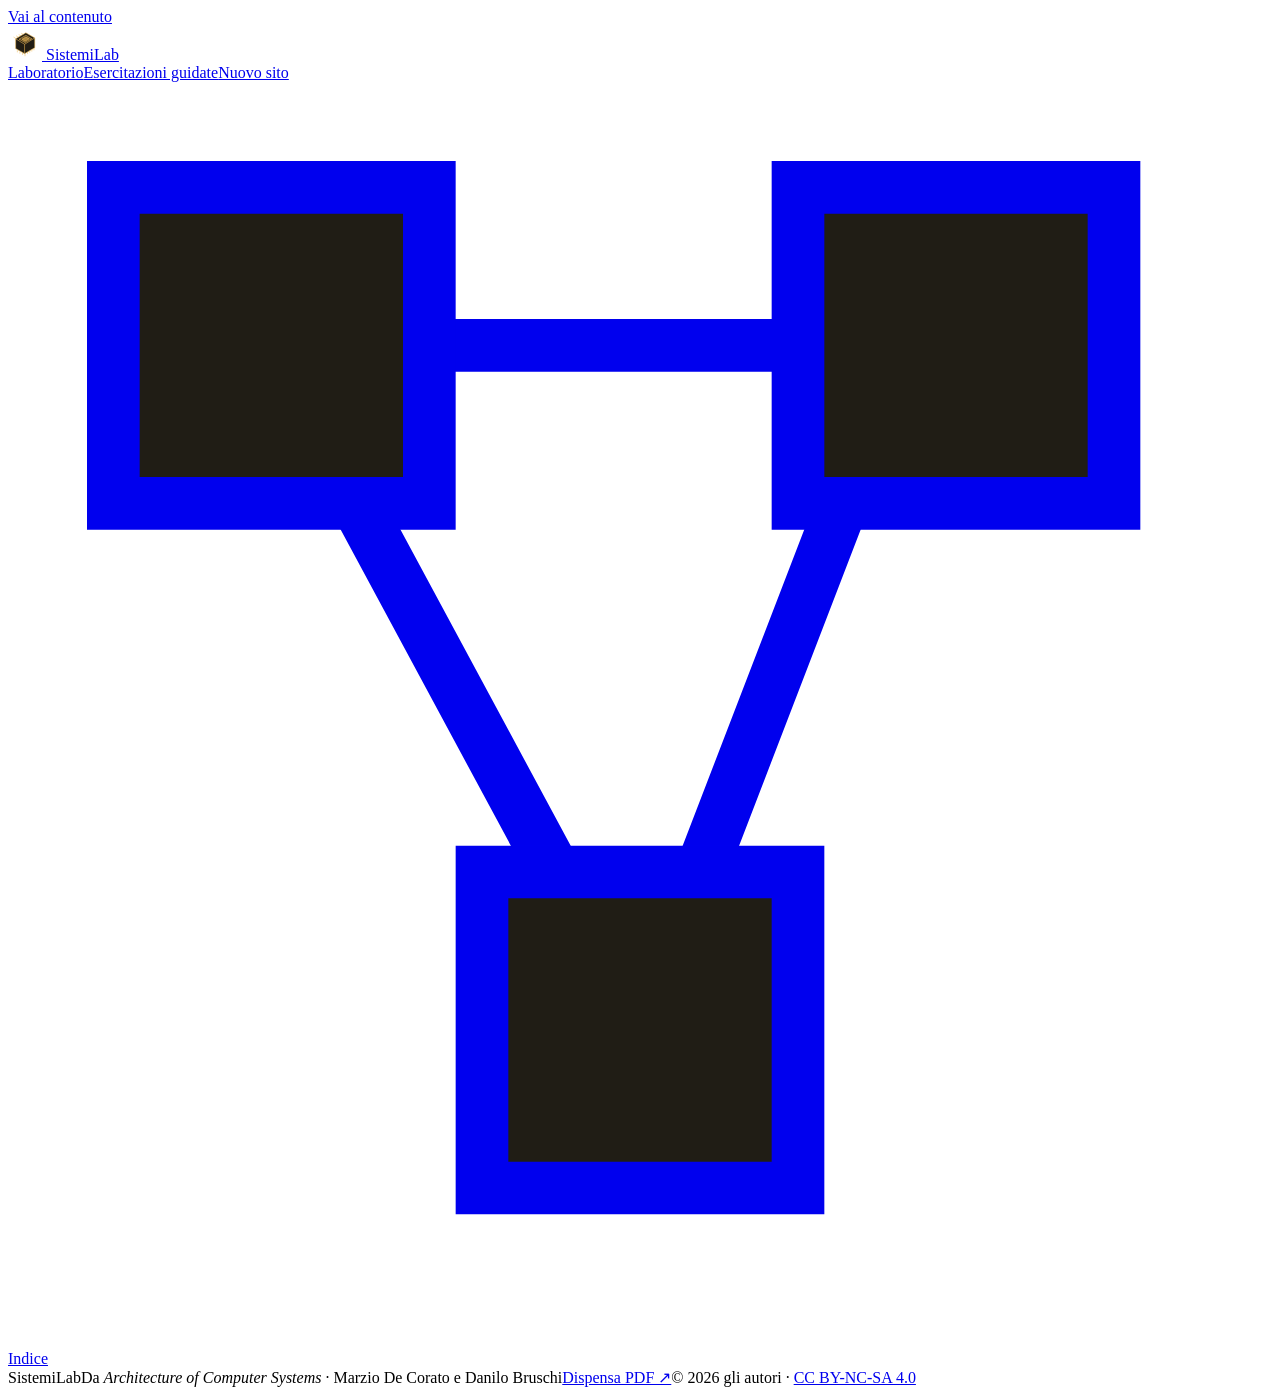
==== commit 8ebbba8e: "pub" ====
--- a/classico.html
+++ b/classico.html
@@ -2,6 +2,8 @@
 <html lang="it">
 <head>
   <meta charset="utf-8">
+  <meta http-equiv="Content-Security-Policy" content="default-src 'none'; script-src 'self' 'unsafe-inline'; style-src 'self' 'unsafe-inline'; img-src 'self' data: blob:; font-src 'self' data:; connect-src 'self' blob:; object-src 'none'; frame-src 'none'; worker-src 'none'; manifest-src 'self'; base-uri 'none'; form-action 'self'">
+  <meta name="referrer" content="no-referrer">
   <meta name="viewport" content="width=device-width,initial-scale=1">
   <meta name="theme-color" content="#10110f">
   <meta name="description" content="Laboratorio interattivo di architettura dei sistemi. Esplora circuiti, programmi e sistemi operativi con esperimenti e problemi svolti.">
@@ -22,7 +24,7 @@
     </div>
   </header>
   <main id="principale" tabindex="-1"></main>
-  <footer><div class="foot"><span class="footbrand">SistemiLab</span><span>Da <i>Architecture of Computer Systems</i> · Marzio De Corato e Danilo Bruschi</span><a data-book href="materiali/dispensa.pdf" target="_blank" rel="noopener">Dispensa PDF ↗</a></div></footer>
+  <footer><div class="foot"><span class="footbrand">SistemiLab</span><span>Da <i>Architecture of Computer Systems</i> · Marzio De Corato e Danilo Bruschi</span><a data-book href="materiali/dispensa.pdf" target="_blank" rel="noopener">Dispensa PDF ↗</a><span>© 2026 gli autori · <a rel="license noopener noreferrer" target="_blank" href="https://creativecommons.org/licenses/by-nc-sa/4.0/deed.it">CC BY-NC-SA 4.0</a></span></div></footer>
   <noscript>Attiva JavaScript per usare le simulazioni e correggere gli esercizi.</noscript>
   <script src="js/modello.js"></script>
   <script src="js/assembly.js"></script>
